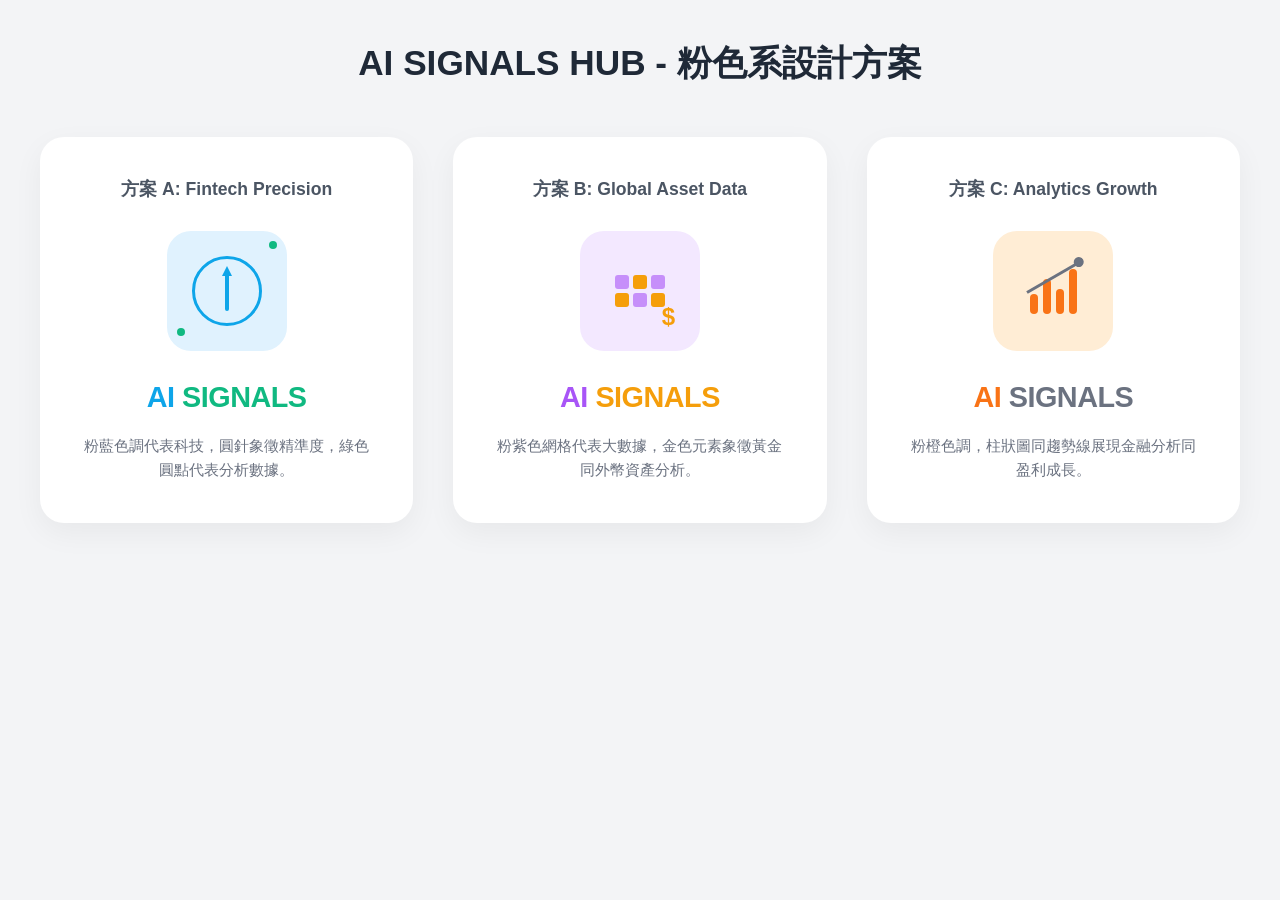
==== logo-pastel-showcase.html @ 362d1ada "Add pastel logo showcase HTML file This file contains a showcase of pastel-themed logo designs for A" ====
<!DOCTYPE html>
<html lang="en">
<head>
    <meta charset="UTF-8">
    <meta name="viewport" content="width=device-width, initial-scale=1.0">
    <title>AI SIGNALS HUB - Pastel Logo Showcase</title>
    <style>
        * {
            margin: 0;
            padding: 0;
            box-sizing: border-box;
        }

        body {
            font-family: -apple-system, BlinkMacSystemFont, 'Segoe UI', Arial, sans-serif;
            background: #F3F4F6;
            min-height: 100vh;
            padding: 40px 20px;
        }

        .container {
            max-width: 1200px;
            margin: 0 auto;
        }

        h1 {
            text-align: center;
            color: #1F2937;
            font-size: 2.2em;
            margin-bottom: 50px;
        }

        .logo-grid {
            display: grid;
            grid-template-columns: repeat(auto-fit, minmax(350px, 1fr));
            gap: 40px;
        }

        .logo-card {
            background: white;
            border-radius: 24px;
            padding: 40px;
            box-shadow: 0 10px 30px rgba(0,0,0,0.05);
            display: flex;
            flex-direction: column;
            align-items: center;
        }

        .logo-title {
            color: #4B5563;
            font-size: 1.1em;
            margin-bottom: 30px;
            font-weight: 600;
        }

        /* Common styles for all icons */
        .icon-box {
            width: 120px;
            height: 120px;
            border-radius: 24px;
            display: flex;
            align-items: center;
            justify-content: center;
            margin-bottom: 30px;
            position: relative;
            overflow: hidden;
        }

        .logo-text {
            font-size: 1.8em;
            font-weight: 800;
            letter-spacing: -0.5px;
        }

        /* DESIGN 1: Fintech & Precision (Pastel Blue/Mint) */
        .design-1-box {
            background: #E0F2FE; /* Pastel Blue */
        }

        .d1-compass {
            width: 70px;
            height: 70px;
            border: 3px solid #0EA5E9;
            border-radius: 50%;
            position: relative;
            display: flex;
            align-items: center;
            justify-content: center;
        }

        .d1-needle {
            width: 4px;
            height: 40px;
            background: #0EA5E9;
            border-radius: 2px;
            position: relative;
        }

        .d1-needle::before {
            content: '';
            position: absolute;
            top: -5px;
            left: -3px;
            border-left: 5px solid transparent;
            border-right: 5px solid transparent;
            border-bottom: 10px solid #0EA5E9;
        }

        .d1-data-dot {
            position: absolute;
            width: 8px;
            height: 8px;
            background: #10B981; /* Mint/Green */
            border-radius: 50%;
        }

        .dot-1 { top: 10px; right: 10px; }
        .dot-2 { bottom: 15px; left: 10px; }

        .text-1 .ai { color: #0EA5E9; }
        .text-1 .signals { color: #10B981; }

        /* DESIGN 2: Big Data & Gold/Forex (Pastel Purple/Gold) */
        .design-2-box {
            background: #F3E8FF; /* Pastel Purple */
        }

        .d2-grid {
            display: grid;
            grid-template-columns: repeat(3, 1fr);
            gap: 4px;
            padding: 15px;
        }

        .d2-block {
            width: 14px;
            height: 14px;
            border-radius: 3px;
            background: #A855F7; /* Purple */
            opacity: 0.6;
        }

        .d2-block.gold {
            background: #F59E0B; /* Gold/Orange */
            opacity: 1;
        }

        .d2-currency {
            position: absolute;
            font-weight: 900;
            color: #F59E0B;
            font-size: 24px;
            bottom: 20px;
            right: 25px;
        }

        .text-2 .ai { color: #A855F7; }
        .text-2 .signals { color: #F59E0B; }

        /* DESIGN 3: Analytics & Growth (Pastel Orange/Gray) */
        .design-3-box {
            background: #FFEDD5; /* Pastel Orange */
        }

        .d3-chart {
            display: flex;
            align-items: flex-end;
            gap: 5px;
        }

        .d3-bar {
            width: 8px;
            border-radius: 4px;
            background: #F97316;
        }

        .d3-line {
            position: absolute;
            width: 60px;
            height: 3px;
            background: #6B7280; /* Gray */
            transform: rotate(-30deg);
            top: 45px;
        }

        .d3-line::after {
            content: '';
            position: absolute;
            right: -5px;
            top: -4px;
            width: 10px;
            height: 10px;
            background: #6B7280;
            border-radius: 50%;
        }

        .text-3 .ai { color: #F97316; }
        .text-3 .signals { color: #6B7280; }

        .desc {
            color: #6B7280;
            font-size: 0.95em;
            text-align: center;
            line-height: 1.6;
            margin-top: 20px;
        }
    </style>
</head>
<body>
    <div class="container">
        <h1>AI SIGNALS HUB - 粉色系設計方案</h1>
        
        <div class="logo-grid">
            <!-- Design 1: Fintech Precision -->
            <div class="logo-card">
                <div class="logo-title">方案 A: Fintech Precision</div>
                <div class="icon-box design-1-box">
                    <div class="d1-compass">
                        <div class="d1-needle"></div>
                    </div>
                    <div class="d1-data-dot dot-1"></div>
                    <div class="d1-data-dot dot-2"></div>
                </div>
                <div class="logo-text text-1">
                    <span class="ai">AI</span> <span class="signals">SIGNALS</span>
                </div>
                <p class="desc">
                    粉藍色調代表科技，圓針象徵精準度，綠色圓點代表分析數據。
                </p>
            </div>

            <!-- Design 2: Big Data & Gold -->
            <div class="logo-card">
                <div class="logo-title">方案 B: Global Asset Data</div>
                <div class="icon-box design-2-box">
                    <div class="d2-grid">
                        <div class="d2-block"></div>
                        <div class="d2-block gold"></div>
                        <div class="d2-block"></div>
                        <div class="d2-block gold"></div>
                        <div class="d2-block"></div>
                        <div class="d2-block gold"></div>
                    </div>
                    <div class="d2-currency">$</div>
                </div>
                <div class="logo-text text-2">
                    <span class="ai">AI</span> <span class="signals">SIGNALS</span>
                </div>
                <p class="desc">
                    粉紫色網格代表大數據，金色元素象徵黃金同外幣資產分析。
                </p>
            </div>

            <!-- Design 3: Analytics Growth -->
            <div class="logo-card">
                <div class="logo-title">方案 C: Analytics Growth</div>
                <div class="icon-box design-3-box">
                    <div class="d3-chart">
                        <div class="d3-bar" style="height: 20px;"></div>
                        <div class="d3-bar" style="height: 35px;"></div>
                        <div class="d3-bar" style="height: 25px;"></div>
                        <div class="d3-bar" style="height: 45px;"></div>
                    </div>
                    <div class="d3-line"></div>
                </div>
                <div class="logo-text text-3">
                    <span class="ai">AI</span> <span class="signals">SIGNALS</span>
                </div>
                <p class="desc">
                    粉橙色調，柱狀圖同趨勢線展現金融分析同盈利成長。
                </p>
            </div>
        </div>
    </div>
</body>
</html>
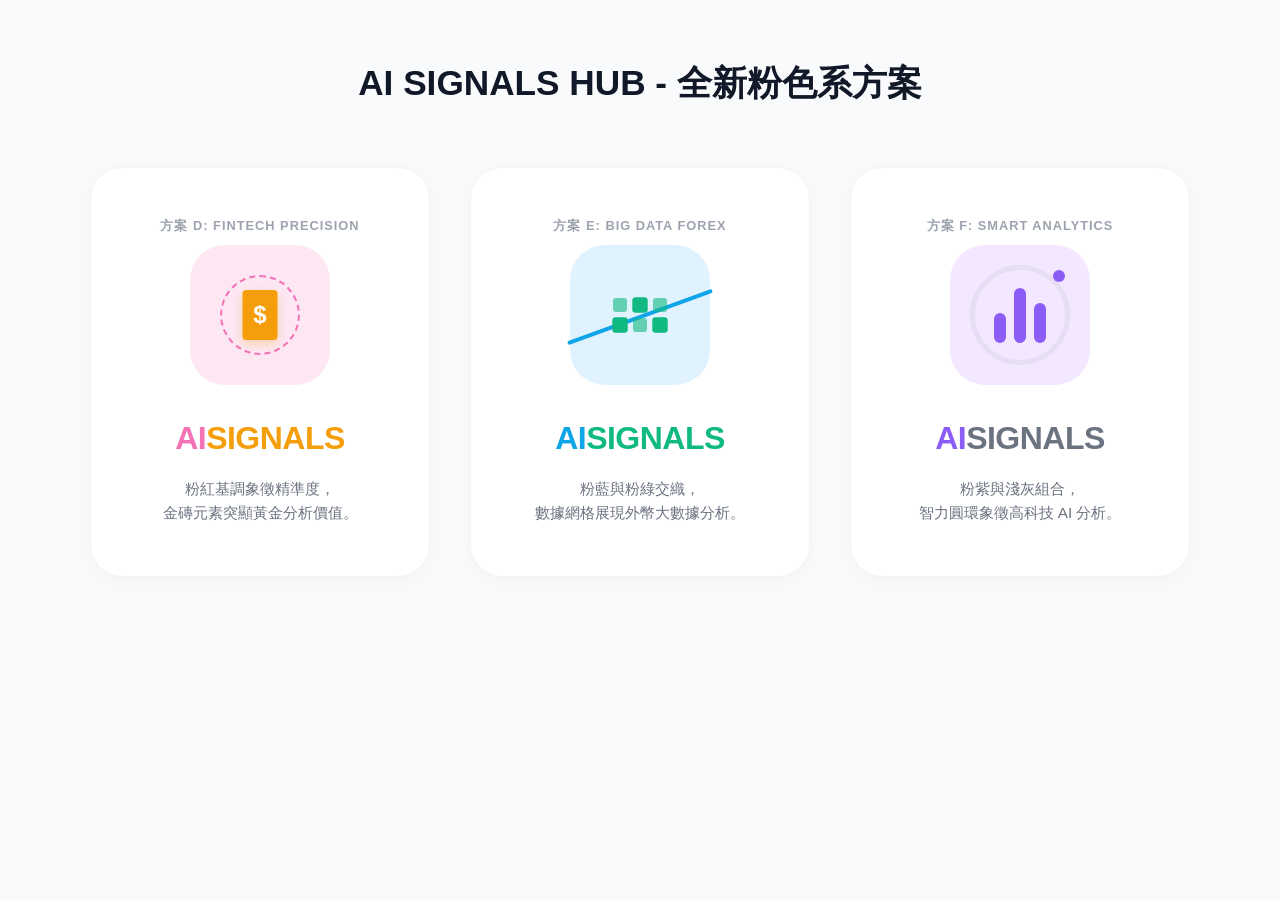
==== commit 7ce961d2: "Revise logo showcase for new pastel design version Updated the title and descriptions for the logo s" ====
--- a/logo-pastel-showcase.html
+++ b/logo-pastel-showcase.html
@@ -3,272 +3,149 @@
 <head>
     <meta charset="UTF-8">
     <meta name="viewport" content="width=device-width, initial-scale=1.0">
-    <title>AI SIGNALS HUB - Pastel Logo Showcase</title>
+    <title>AI SIGNALS HUB - Pastel Logo Showcase V2</title>
     <style>
-        * {
-            margin: 0;
-            padding: 0;
-            box-sizing: border-box;
-        }
-
+        * { margin: 0; padding: 0; box-sizing: border-box; }
         body {
             font-family: -apple-system, BlinkMacSystemFont, 'Segoe UI', Arial, sans-serif;
-            background: #F3F4F6;
+            background: #F9FAFB;
             min-height: 100vh;
-            padding: 40px 20px;
+            padding: 60px 20px;
+            color: #374151;
         }
-
-        .container {
-            max-width: 1200px;
-            margin: 0 auto;
-        }
-
-        h1 {
-            text-align: center;
-            color: #1F2937;
-            font-size: 2.2em;
-            margin-bottom: 50px;
-        }
-
+        .container { max-width: 1100px; margin: 0 auto; }
+        h1 { text-align: center; font-size: 2.2em; margin-bottom: 60px; font-weight: 800; color: #111827; }
+        
         .logo-grid {
             display: grid;
-            grid-template-columns: repeat(auto-fit, minmax(350px, 1fr));
+            grid-template-columns: repeat(auto-fit, minmax(320px, 1fr));
             gap: 40px;
         }
-
+        
         .logo-card {
             background: white;
-            border-radius: 24px;
-            padding: 40px;
-            box-shadow: 0 10px 30px rgba(0,0,0,0.05);
+            border-radius: 32px;
+            padding: 50px 30px;
+            box-shadow: 0 4px 20px rgba(0,0,0,0.03);
             display: flex;
             flex-direction: column;
             align-items: center;
+            border: 1px solid #F3F4F6;
         }
 
-        .logo-title {
-            color: #4B5563;
-            font-size: 1.1em;
-            margin-bottom: 30px;
-            font-weight: 600;
-        }
-
-        /* Common styles for all icons */
-        .icon-box {
-            width: 120px;
-            height: 120px;
-            border-radius: 24px;
+        .icon-wrapper {
+            width: 140px;
+            height: 140px;
+            border-radius: 35px;
             display: flex;
             align-items: center;
             justify-content: center;
-            margin-bottom: 30px;
-            position: relative;
-            overflow: hidden;
-        }
-
-        .logo-text {
-            font-size: 1.8em;
-            font-weight: 800;
-            letter-spacing: -0.5px;
-        }
-
-        /* DESIGN 1: Fintech & Precision (Pastel Blue/Mint) */
-        .design-1-box {
-            background: #E0F2FE; /* Pastel Blue */
-        }
-
-        .d1-compass {
-            width: 70px;
-            height: 70px;
-            border: 3px solid #0EA5E9;
-            border-radius: 50%;
-            position: relative;
-            display: flex;
-            align-items: center;
-            justify-content: center;
-        }
-
-        .d1-needle {
-            width: 4px;
-            height: 40px;
-            background: #0EA5E9;
-            border-radius: 2px;
+            margin-bottom: 35px;
             position: relative;
         }
 
-        .d1-needle::before {
-            content: '';
-            position: absolute;
-            top: -5px;
-            left: -3px;
-            border-left: 5px solid transparent;
-            border-right: 5px solid transparent;
-            border-bottom: 10px solid #0EA5E9;
+        .logo-text { font-size: 2em; font-weight: 900; letter-spacing: -0.5px; }
+
+        /* DESIGN D: Fintech & Gold (Pastel Pink) */
+        .bg-pink { background: #FCE7F3; } /* 粉紅底 */
+        .d-icon { position: relative; width: 80px; height: 80px; }
+        .d-crosshair {
+            position: absolute; width: 100%; height: 100%;
+            border: 2px dashed #F472B6; border-radius: 50%;
         }
+        .d-gold {
+            position: absolute; top: 50%; left: 50%; transform: translate(-50%, -50%);
+            width: 35px; height: 50px; background: #F59E0B; border-radius: 4px;
+            display: flex; align-items: center; justify-content: center;
+            color: white; font-weight: bold; font-size: 24px;
+            box-shadow: 0 4px 10px rgba(245, 158, 11, 0.3);
+        }
+        .text-d .ai { color: #F472B6; }
+        .text-d .signals { color: #F59E0B; }
 
-        .d1-data-dot {
-            position: absolute;
-            width: 8px;
-            height: 8px;
-            background: #10B981; /* Mint/Green */
-            border-radius: 50%;
+        /* DESIGN E: Big Data Forex (Pastel Blue/Mint) */
+        .bg-blue { background: #E0F2FE; } /* 粉藍底 */
+        .e-grid { display: grid; grid-template-columns: repeat(3, 1fr); gap: 6px; }
+        .e-dot { width: 14px; height: 14px; background: #10B981; border-radius: 3px; opacity: 0.6; }
+        .e-dot.active { opacity: 1; transform: scale(1.1); }
+        .e-wave {
+            position: absolute; width: 110%; height: 4px; background: #0EA5E9;
+            top: 50%; left: -5%; transform: rotate(-20deg); border-radius: 2px;
         }
+        .text-e .ai { color: #0EA5E9; }
+        .text-e .signals { color: #10B981; }
 
-        .dot-1 { top: 10px; right: 10px; }
-        .dot-2 { bottom: 15px; left: 10px; }
+        /* DESIGN F: Smart Analytics (Pastel Purple/Gray) */
+        .bg-purple { background: #F3E8FF; } /* 粉紫底 */
+        .f-chart { display: flex; align-items: flex-end; gap: 8px; z-index: 2; }
+        .f-bar { width: 12px; background: #8B5CF6; border-radius: 6px; }
+        .f-ring {
+            position: absolute; width: 100px; height: 100px;
+            border: 5px solid #9CA3AF; border-radius: 50%; opacity: 0.15;
+        }
+        .f-ai-eye {
+            position: absolute; top: 25px; right: 25px; width: 12px; height: 12px;
+            background: #8B5CF6; border-radius: 50%;
+        }
+        .text-f .ai { color: #8B5CF6; }
+        .text-f .signals { color: #6B7280; }
 
-        .text-1 .ai { color: #0EA5E9; }
-        .text-1 .signals { color: #10B981; }
-
-        /* DESIGN 2: Big Data & Gold/Forex (Pastel Purple/Gold) */
-        .design-2-box {
-            background: #F3E8FF; /* Pastel Purple */
-        }
-
-        .d2-grid {
-            display: grid;
-            grid-template-columns: repeat(3, 1fr);
-            gap: 4px;
-            padding: 15px;
-        }
-
-        .d2-block {
-            width: 14px;
-            height: 14px;
-            border-radius: 3px;
-            background: #A855F7; /* Purple */
-            opacity: 0.6;
-        }
-
-        .d2-block.gold {
-            background: #F59E0B; /* Gold/Orange */
-            opacity: 1;
-        }
-
-        .d2-currency {
-            position: absolute;
-            font-weight: 900;
-            color: #F59E0B;
-            font-size: 24px;
-            bottom: 20px;
-            right: 25px;
-        }
-
-        .text-2 .ai { color: #A855F7; }
-        .text-2 .signals { color: #F59E0B; }
-
-        /* DESIGN 3: Analytics & Growth (Pastel Orange/Gray) */
-        .design-3-box {
-            background: #FFEDD5; /* Pastel Orange */
-        }
-
-        .d3-chart {
-            display: flex;
-            align-items: flex-end;
-            gap: 5px;
-        }
-
-        .d3-bar {
-            width: 8px;
-            border-radius: 4px;
-            background: #F97316;
-        }
-
-        .d3-line {
-            position: absolute;
-            width: 60px;
-            height: 3px;
-            background: #6B7280; /* Gray */
-            transform: rotate(-30deg);
-            top: 45px;
-        }
-
-        .d3-line::after {
-            content: '';
-            position: absolute;
-            right: -5px;
-            top: -4px;
-            width: 10px;
-            height: 10px;
-            background: #6B7280;
-            border-radius: 50%;
-        }
-
-        .text-3 .ai { color: #F97316; }
-        .text-3 .signals { color: #6B7280; }
-
-        .desc {
-            color: #6B7280;
-            font-size: 0.95em;
-            text-align: center;
-            line-height: 1.6;
-            margin-top: 20px;
-        }
+        .tag { font-size: 0.8em; font-weight: 700; color: #9CA3AF; margin-bottom: 10px; text-transform: uppercase; letter-spacing: 1px; }
+        .desc { font-size: 0.95em; color: #6B7280; text-align: center; margin-top: 20px; line-height: 1.6; }
     </style>
 </head>
 <body>
     <div class="container">
-        <h1>AI SIGNALS HUB - 粉色系設計方案</h1>
+        <h1>AI SIGNALS HUB - 全新粉色系方案</h1>
         
         <div class="logo-grid">
-            <!-- Design 1: Fintech Precision -->
+            <!-- 方案 D -->
             <div class="logo-card">
-                <div class="logo-title">方案 A: Fintech Precision</div>
-                <div class="icon-box design-1-box">
-                    <div class="d1-compass">
-                        <div class="d1-needle"></div>
+                <div class="tag">方案 D: Fintech Precision</div>
+                <div class="icon-wrapper bg-pink">
+                    <div class="d-icon">
+                        <div class="d-crosshair"></div>
+                        <div class="d-gold">$</div>
                     </div>
-                    <div class="d1-data-dot dot-1"></div>
-                    <div class="d1-data-dot dot-2"></div>
                 </div>
-                <div class="logo-text text-1">
-                    <span class="ai">AI</span> <span class="signals">SIGNALS</span>
+                <div class="logo-text text-d">
+                    <span class="ai">AI</span><span class="signals">SIGNALS</span>
                 </div>
-                <p class="desc">
-                    粉藍色調代表科技，圓針象徵精準度，綠色圓點代表分析數據。
-                </p>
+                <p class="desc">粉紅基調象徵精準度，<br>金磚元素突顯黃金分析價值。</p>
             </div>
 
-            <!-- Design 2: Big Data & Gold -->
+            <!-- 方案 E -->
             <div class="logo-card">
-                <div class="logo-title">方案 B: Global Asset Data</div>
-                <div class="icon-box design-2-box">
-                    <div class="d2-grid">
-                        <div class="d2-block"></div>
-                        <div class="d2-block gold"></div>
-                        <div class="d2-block"></div>
-                        <div class="d2-block gold"></div>
-                        <div class="d2-block"></div>
-                        <div class="d2-block gold"></div>
+                <div class="tag">方案 E: Big Data Forex</div>
+                <div class="icon-wrapper bg-blue">
+                    <div class="e-wave"></div>
+                    <div class="e-grid">
+                        <div class="e-dot"></div><div class="e-dot active"></div><div class="e-dot"></div>
+                        <div class="e-dot active"></div><div class="e-dot"></div><div class="e-dot active"></div>
                     </div>
-                    <div class="d2-currency">$</div>
                 </div>
-                <div class="logo-text text-2">
-                    <span class="ai">AI</span> <span class="signals">SIGNALS</span>
+                <div class="logo-text text-e">
+                    <span class="ai">AI</span><span class="signals">SIGNALS</span>
                 </div>
-                <p class="desc">
-                    粉紫色網格代表大數據，金色元素象徵黃金同外幣資產分析。
-                </p>
+                <p class="desc">粉藍與粉綠交織，<br>數據網格展現外幣大數據分析。</p>
             </div>
 
-            <!-- Design 3: Analytics Growth -->
+            <!-- 方案 F -->
             <div class="logo-card">
-                <div class="logo-title">方案 C: Analytics Growth</div>
-                <div class="icon-box design-3-box">
-                    <div class="d3-chart">
-                        <div class="d3-bar" style="height: 20px;"></div>
-                        <div class="d3-bar" style="height: 35px;"></div>
-                        <div class="d3-bar" style="height: 25px;"></div>
-                        <div class="d3-bar" style="height: 45px;"></div>
+                <div class="tag">方案 F: Smart Analytics</div>
+                <div class="icon-wrapper bg-purple">
+                    <div class="f-ring"></div>
+                    <div class="f-ai-eye"></div>
+                    <div class="f-chart">
+                        <div class="f-bar" style="height: 30px;"></div>
+                        <div class="f-bar" style="height: 55px;"></div>
+                        <div class="f-bar" style="height: 40px;"></div>
                     </div>
-                    <div class="d3-line"></div>
                 </div>
-                <div class="logo-text text-3">
-                    <span class="ai">AI</span> <span class="signals">SIGNALS</span>
+                <div class="logo-text text-f">
+                    <span class="ai">AI</span><span class="signals">SIGNALS</span>
                 </div>
-                <p class="desc">
-                    粉橙色調，柱狀圖同趨勢線展現金融分析同盈利成長。
-                </p>
+                <p class="desc">粉紫與淺灰組合，<br>智力圓環象徵高科技 AI 分析。</p>
             </div>
         </div>
     </div>
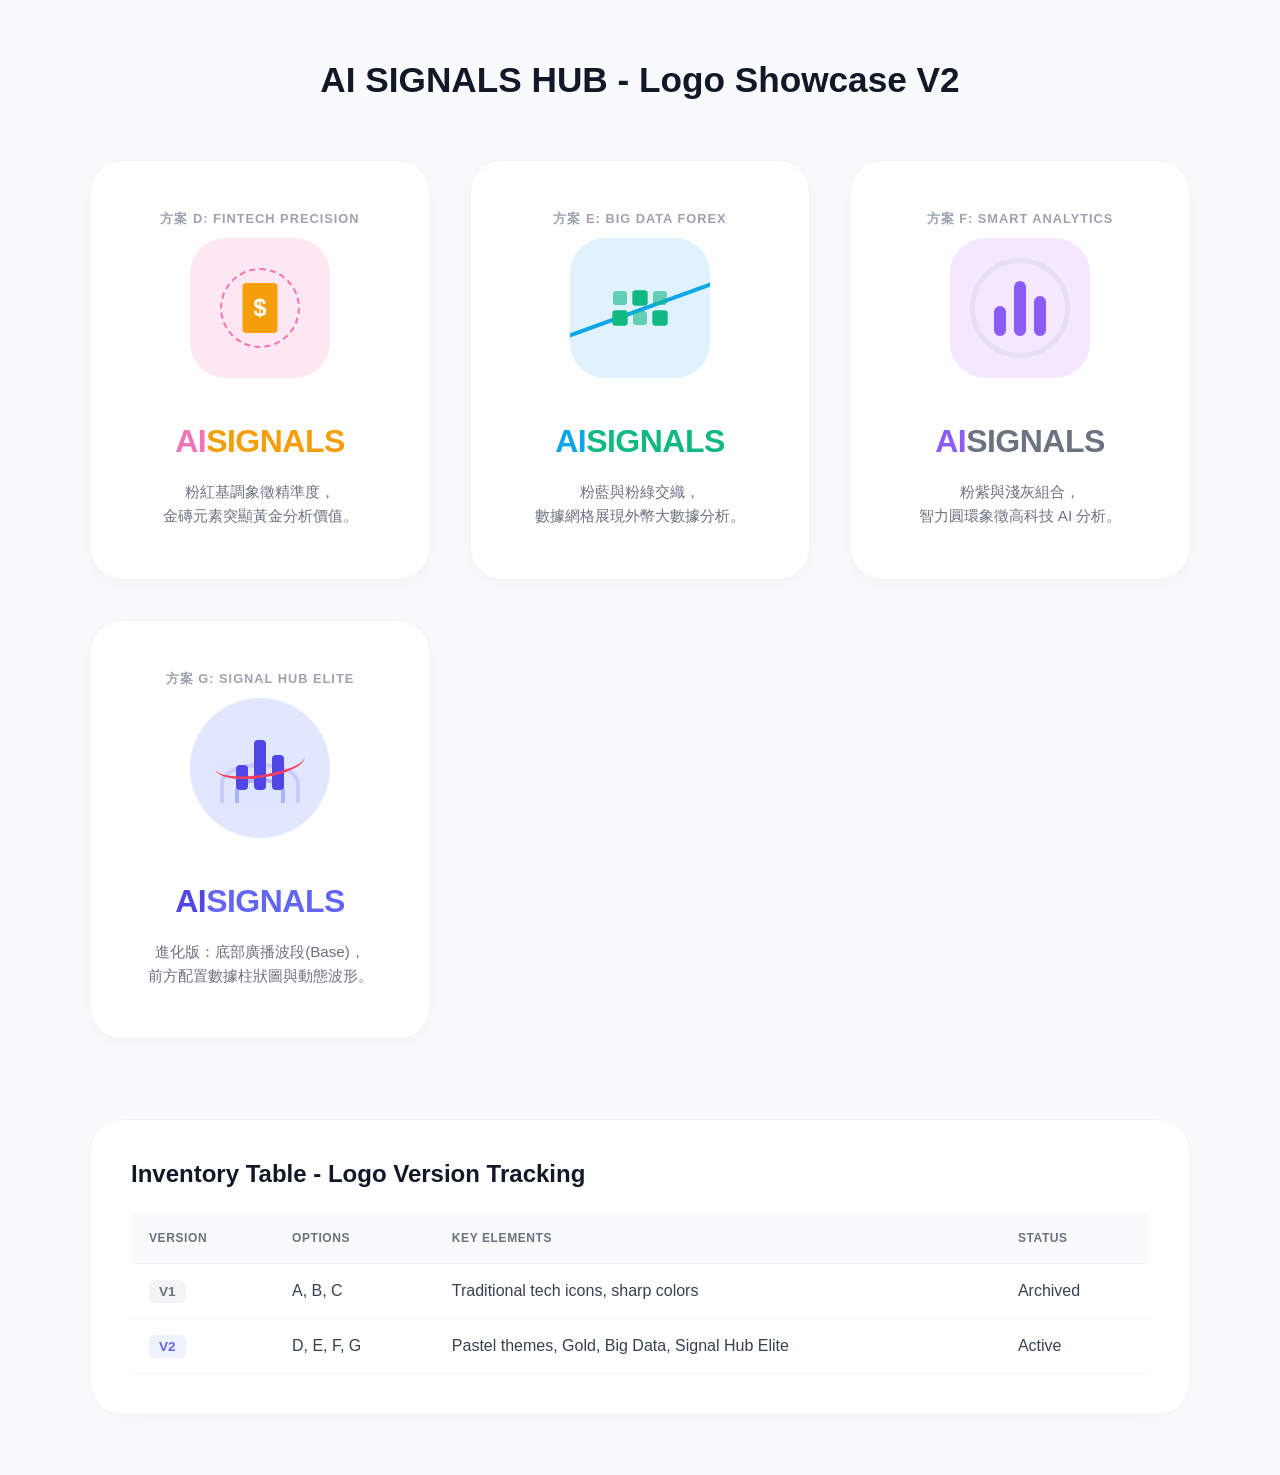
==== commit c3ab0e1a: "Update title and add Signal Hub Elite design" ====
--- a/logo-pastel-showcase.html
+++ b/logo-pastel-showcase.html
@@ -3,7 +3,7 @@
 <head>
     <meta charset="UTF-8">
     <meta name="viewport" content="width=device-width, initial-scale=1.0">
-    <title>AI SIGNALS HUB - Pastel Logo Showcase V2</title>
+    <title>AI SIGNALS HUB - Pastel Logo Showcase V2 (Elite Edition)</title>
     <style>
         * { margin: 0; padding: 0; box-sizing: border-box; }
         body {
@@ -31,7 +31,9 @@
             flex-direction: column;
             align-items: center;
             border: 1px solid #F3F4F6;
-        }
+            transition: transform 0.3s ease;
+        }
+        .logo-card:hover { transform: translateY(-5px); }
 
         .icon-wrapper {
             width: 140px;
@@ -42,61 +44,80 @@
             justify-content: center;
             margin-bottom: 35px;
             position: relative;
-        }
-
-        .logo-text { font-size: 2em; font-weight: 900; letter-spacing: -0.5px; }
-
-        /* DESIGN D: Fintech & Gold (Pastel Pink) */
-        .bg-pink { background: #FCE7F3; } /* 粉紅底 */
+            overflow: hidden;
+        }
+        .logo-text { font-size: 2em; font-weight: 900; letter-spacing: -0.5px; margin-top: 10px; }
+        
+        /* DESIGN D: Fintech Precision */
+        .bg-pink { background: #FCE7F3; }
         .d-icon { position: relative; width: 80px; height: 80px; }
-        .d-crosshair {
-            position: absolute; width: 100%; height: 100%;
-            border: 2px dashed #F472B6; border-radius: 50%;
-        }
+        .d-crosshair { position: absolute; width: 100%; height: 100%; border: 2px dashed #F472B6; border-radius: 50%; }
         .d-gold {
             position: absolute; top: 50%; left: 50%; transform: translate(-50%, -50%);
             width: 35px; height: 50px; background: #F59E0B; border-radius: 4px;
             display: flex; align-items: center; justify-content: center;
             color: white; font-weight: bold; font-size: 24px;
-            box-shadow: 0 4px 10px rgba(245, 158, 11, 0.3);
         }
         .text-d .ai { color: #F472B6; }
         .text-d .signals { color: #F59E0B; }
 
-        /* DESIGN E: Big Data Forex (Pastel Blue/Mint) */
-        .bg-blue { background: #E0F2FE; } /* 粉藍底 */
+        /* DESIGN E: Big Data Forex */
+        .bg-blue { background: #E0F2FE; }
         .e-grid { display: grid; grid-template-columns: repeat(3, 1fr); gap: 6px; }
         .e-dot { width: 14px; height: 14px; background: #10B981; border-radius: 3px; opacity: 0.6; }
         .e-dot.active { opacity: 1; transform: scale(1.1); }
-        .e-wave {
-            position: absolute; width: 110%; height: 4px; background: #0EA5E9;
-            top: 50%; left: -5%; transform: rotate(-20deg); border-radius: 2px;
-        }
+        .e-wave { position: absolute; width: 110%; height: 4px; background: #0EA5E9; top: 50%; left: -5%; transform: rotate(-20deg); }
         .text-e .ai { color: #0EA5E9; }
         .text-e .signals { color: #10B981; }
 
-        /* DESIGN F: Smart Analytics (Pastel Purple/Gray) */
-        .bg-purple { background: #F3E8FF; } /* 粉紫底 */
+        /* DESIGN F: Smart Analytics */
+        .bg-purple { background: #F3E8FF; }
         .f-chart { display: flex; align-items: flex-end; gap: 8px; z-index: 2; }
         .f-bar { width: 12px; background: #8B5CF6; border-radius: 6px; }
-        .f-ring {
-            position: absolute; width: 100px; height: 100px;
-            border: 5px solid #9CA3AF; border-radius: 50%; opacity: 0.15;
-        }
-        .f-ai-eye {
-            position: absolute; top: 25px; right: 25px; width: 12px; height: 12px;
-            background: #8B5CF6; border-radius: 50%;
-        }
+        .f-ring { position: absolute; width: 100px; height: 100px; border: 5px solid #9CA3AF; border-radius: 50%; opacity: 0.15; }
         .text-f .ai { color: #8B5CF6; }
         .text-f .signals { color: #6B7280; }
 
+        /* DESIGN G: Signal Hub Elite (NEW) */
+        .bg-indigo { background: #E0E7FF; }
+        .g-container { position: relative; width: 100px; height: 100px; display: flex; align-items: center; justify-content: center; }
+        .g-signal {
+            position: absolute; bottom: 15px; width: 80px; height: 40px;
+            border: 4px solid #6366F1; border-bottom: none; border-radius: 50% 50% 0 0;
+            opacity: 0.2;
+        }
+        .g-signal-mid {
+            position: absolute; bottom: 15px; width: 50px; height: 25px;
+            border: 4px solid #6366F1; border-bottom: none; border-radius: 50% 50% 0 0;
+            opacity: 0.4;
+        }
+        .g-bars { display: flex; align-items: flex-end; gap: 6px; z-index: 5; margin-bottom: 5px; }
+        .g-bar { width: 12px; background: #4F46E5; border-radius: 4px; }
+        .g-wave {
+            position: absolute; top: 30%; width: 90px; height: 30px;
+            border-bottom: 3px solid #F43F5E; border-radius: 0 0 50% 50%;
+            transform: rotate(-8deg); z-index: 6;
+        }
+        .text-g .ai { color: #4F46E5; font-weight: 900; }
+        .text-g .signals { color: #6366F1; }
+
         .tag { font-size: 0.8em; font-weight: 700; color: #9CA3AF; margin-bottom: 10px; text-transform: uppercase; letter-spacing: 1px; }
         .desc { font-size: 0.95em; color: #6B7280; text-align: center; margin-top: 20px; line-height: 1.6; }
+
+        /* Inventory Table */
+        .inventory-section { margin-top: 80px; padding: 40px; background: white; border-radius: 32px; border: 1px solid #F3F4F6; box-shadow: 0 4px 20px rgba(0,0,0,0.02); }
+        .inventory-section h2 { margin-bottom: 25px; color: #111827; font-size: 1.5em; }
+        table { width: 100%; border-collapse: collapse; margin-top: 10px; }
+        th, td { padding: 18px; text-align: left; border-bottom: 1px solid #F3F4F6; }
+        th { background: #F9FAFB; color: #6B7280; text-transform: uppercase; font-size: 0.75em; letter-spacing: 0.05em; font-weight: 700; }
+        .v-badge { padding: 4px 10px; border-radius: 6px; font-size: 0.85em; font-weight: 600; }
+        .v-v1 { background: #F3F4F6; color: #6B7280; }
+        .v-v2 { background: #EEF2FF; color: #6366F1; }
     </style>
 </head>
 <body>
     <div class="container">
-        <h1>AI SIGNALS HUB - 全新粉色系方案</h1>
+        <h1>AI SIGNALS HUB - Logo Showcase V2</h1>
         
         <div class="logo-grid">
             <!-- 方案 D -->
@@ -135,7 +156,6 @@
                 <div class="tag">方案 F: Smart Analytics</div>
                 <div class="icon-wrapper bg-purple">
                     <div class="f-ring"></div>
-                    <div class="f-ai-eye"></div>
                     <div class="f-chart">
                         <div class="f-bar" style="height: 30px;"></div>
                         <div class="f-bar" style="height: 55px;"></div>
@@ -147,7 +167,57 @@
                 </div>
                 <p class="desc">粉紫與淺灰組合，<br>智力圓環象徵高科技 AI 分析。</p>
             </div>
+
+            <!-- 方案 G: Signal Hub Elite (Refined 方案三) -->
+            <div class="logo-card">
+                <div class="tag">方案 G: Signal Hub Elite</div>
+                <div class="icon-wrapper bg-indigo" style="border-radius: 50%;"> <!-- No square: Circular base -->
+                    <div class="g-container">
+                        <div class="g-signal"></div>
+                        <div class="g-signal-mid"></div>
+                        <div class="g-bars">
+                            <div class="g-bar" style="height: 25px;"></div>
+                            <div class="g-bar" style="height: 50px;"></div>
+                            <div class="g-bar" style="height: 35px;"></div>
+                        </div>
+                        <div class="g-wave"></div>
+                    </div>
+                </div>
+                <div class="logo-text text-g">
+                    <span class="ai">AI</span><span class="signals">SIGNALS</span>
+                </div>
+                <p class="desc">進化版：底部廣播波段(Base)，<br>前方配置數據柱狀圖與動態波形。</p>
+            </div>
         </div>
+
+        <!-- Table Inventory Section -->
+        <section class="inventory-section">
+            <h2>Inventory Table - Logo Version Tracking</h2>
+            <table>
+                <thead>
+                    <tr>
+                        <th>Version</th>
+                        <th>Options</th>
+                        <th>Key Elements</th>
+                        <th>Status</th>
+                    </tr>
+                </thead>
+                <tbody>
+                    <tr>
+                        <td><span class="v-badge v-v1">V1</span></td>
+                        <td>A, B, C</td>
+                        <td>Traditional tech icons, sharp colors</td>
+                        <td>Archived</td>
+                    </tr>
+                    <tr>
+                        <td><span class="v-badge v-v2">V2</span></td>
+                        <td>D, E, F, G</td>
+                        <td>Pastel themes, Gold, Big Data, Signal Hub Elite</td>
+                        <td>Active</td>
+                    </tr>
+                </tbody>
+            </table>
+        </section>
     </div>
 </body>
 </html>
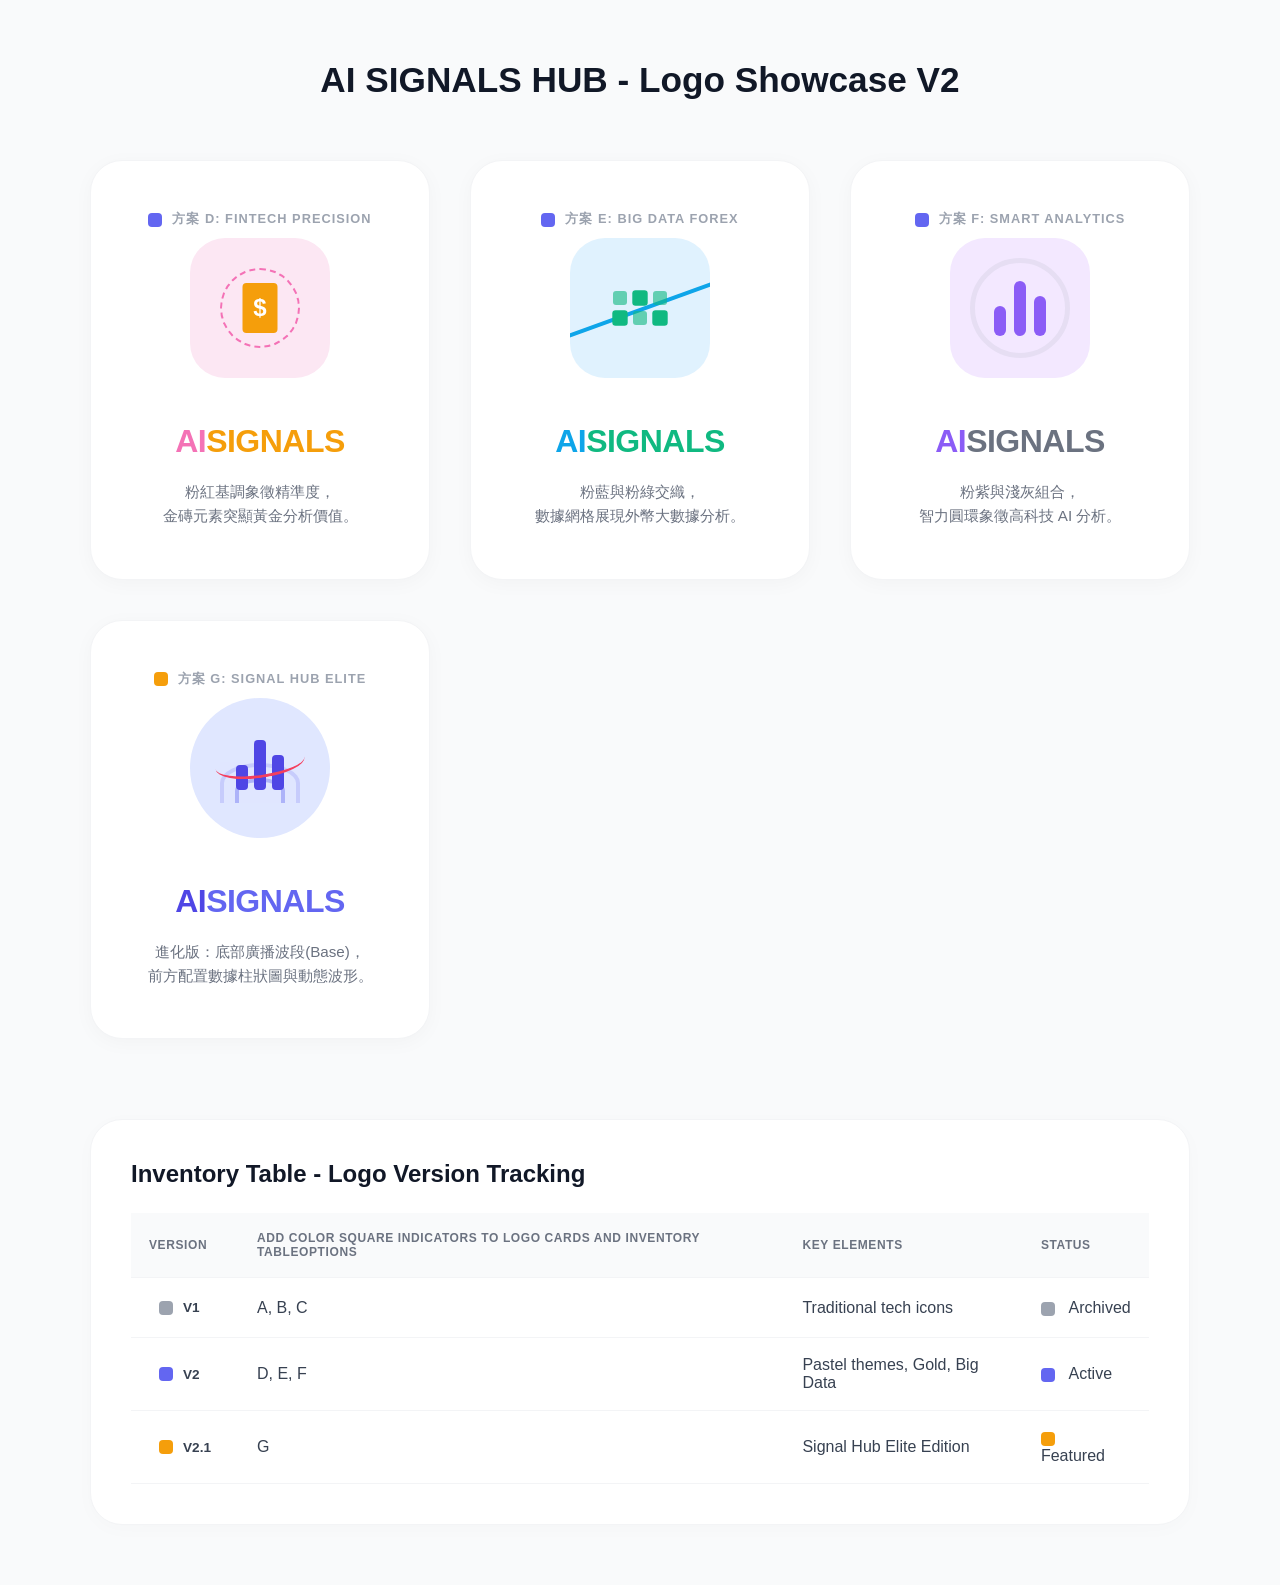
==== commit 0e90f13d: "Enhance logo cards with color square indicators Added color square indicators to logo cards and inve" ====
--- a/logo-pastel-showcase.html
+++ b/logo-pastel-showcase.html
@@ -32,8 +32,22 @@
             align-items: center;
             border: 1px solid #F3F4F6;
             transition: transform 0.3s ease;
+            position: relative;
         }
         .logo-card:hover { transform: translateY(-5px); }
+
+        /* Color Square Indicator */
+        .color-sq {
+            display: inline-block;
+            width: 14px;
+            height: 14px;
+            border-radius: 4px;
+            margin-right: 10px;
+            vertical-align: middle;
+        }
+        .sq-gray { background: #9CA3AF; }
+        .sq-indigo { background: #6366F1; }
+        .sq-gold { background: #F59E0B; }
 
         .icon-wrapper {
             width: 140px;
@@ -78,7 +92,7 @@
         .text-f .ai { color: #8B5CF6; }
         .text-f .signals { color: #6B7280; }
 
-        /* DESIGN G: Signal Hub Elite (NEW) */
+        /* DESIGN G: Signal Hub Elite */
         .bg-indigo { background: #E0E7FF; }
         .g-container { position: relative; width: 100px; height: 100px; display: flex; align-items: center; justify-content: center; }
         .g-signal {
@@ -101,7 +115,7 @@
         .text-g .ai { color: #4F46E5; font-weight: 900; }
         .text-g .signals { color: #6366F1; }
 
-        .tag { font-size: 0.8em; font-weight: 700; color: #9CA3AF; margin-bottom: 10px; text-transform: uppercase; letter-spacing: 1px; }
+        .tag { font-size: 0.8em; font-weight: 700; color: #9CA3AF; margin-bottom: 10px; text-transform: uppercase; letter-spacing: 1px; display: flex; align-items: center; }
         .desc { font-size: 0.95em; color: #6B7280; text-align: center; margin-top: 20px; line-height: 1.6; }
 
         /* Inventory Table */
@@ -110,9 +124,7 @@
         table { width: 100%; border-collapse: collapse; margin-top: 10px; }
         th, td { padding: 18px; text-align: left; border-bottom: 1px solid #F3F4F6; }
         th { background: #F9FAFB; color: #6B7280; text-transform: uppercase; font-size: 0.75em; letter-spacing: 0.05em; font-weight: 700; }
-        .v-badge { padding: 4px 10px; border-radius: 6px; font-size: 0.85em; font-weight: 600; }
-        .v-v1 { background: #F3F4F6; color: #6B7280; }
-        .v-v2 { background: #EEF2FF; color: #6366F1; }
+        .v-badge { padding: 4px 10px; border-radius: 6px; font-size: 0.85em; font-weight: 600; display: flex; align-items: center; }
     </style>
 </head>
 <body>
@@ -122,7 +134,7 @@
         <div class="logo-grid">
             <!-- 方案 D -->
             <div class="logo-card">
-                <div class="tag">方案 D: Fintech Precision</div>
+                <div class="tag"><span class="color-sq sq-indigo"></span>方案 D: Fintech Precision</div>
                 <div class="icon-wrapper bg-pink">
                     <div class="d-icon">
                         <div class="d-crosshair"></div>
@@ -137,7 +149,7 @@
 
             <!-- 方案 E -->
             <div class="logo-card">
-                <div class="tag">方案 E: Big Data Forex</div>
+                <div class="tag"><span class="color-sq sq-indigo"></span>方案 E: Big Data Forex</div>
                 <div class="icon-wrapper bg-blue">
                     <div class="e-wave"></div>
                     <div class="e-grid">
@@ -153,7 +165,7 @@
 
             <!-- 方案 F -->
             <div class="logo-card">
-                <div class="tag">方案 F: Smart Analytics</div>
+                <div class="tag"><span class="color-sq sq-indigo"></span>方案 F: Smart Analytics</div>
                 <div class="icon-wrapper bg-purple">
                     <div class="f-ring"></div>
                     <div class="f-chart">
@@ -168,10 +180,10 @@
                 <p class="desc">粉紫與淺灰組合，<br>智力圓環象徵高科技 AI 分析。</p>
             </div>
 
-            <!-- 方案 G: Signal Hub Elite (Refined 方案三) -->
-            <div class="logo-card">
-                <div class="tag">方案 G: Signal Hub Elite</div>
-                <div class="icon-wrapper bg-indigo" style="border-radius: 50%;"> <!-- No square: Circular base -->
+            <!-- 方案 G -->
+            <div class="logo-card">
+                <div class="tag"><span class="color-sq sq-gold"></span>方案 G: Signal Hub Elite</div>
+                <div class="icon-wrapper bg-indigo" style="border-radius: 50%;">
                     <div class="g-container">
                         <div class="g-signal"></div>
                         <div class="g-signal-mid"></div>
@@ -190,30 +202,35 @@
             </div>
         </div>
 
-        <!-- Table Inventory Section -->
         <section class="inventory-section">
             <h2>Inventory Table - Logo Version Tracking</h2>
             <table>
                 <thead>
                     <tr>
                         <th>Version</th>
-                        <th>Options</th>
+                        <th>Add color square indicators to Logo Cards and Inventory TableOptions</th>
                         <th>Key Elements</th>
                         <th>Status</th>
                     </tr>
                 </thead>
                 <tbody>
                     <tr>
-                        <td><span class="v-badge v-v1">V1</span></td>
+                        <td><span class="v-badge"><span class="color-sq sq-gray"></span> V1</span></td>
                         <td>A, B, C</td>
-                        <td>Traditional tech icons, sharp colors</td>
-                        <td>Archived</td>
-                    </tr>
-                    <tr>
-                        <td><span class="v-badge v-v2">V2</span></td>
-                        <td>D, E, F, G</td>
-                        <td>Pastel themes, Gold, Big Data, Signal Hub Elite</td>
-                        <td>Active</td>
+                        <td>Traditional tech icons</td>
+                        <td><span class="color-sq sq-gray"></span> Archived</td>
+                    </tr>
+                    <tr>
+                        <td><span class="v-badge"><span class="color-sq sq-indigo"></span> V2</span></td>
+                        <td>D, E, F</td>
+                        <td>Pastel themes, Gold, Big Data</td>
+                        <td><span class="color-sq sq-indigo"></span> Active</td>
+                    </tr>
+                    <tr>
+                        <td><span class="v-badge"><span class="color-sq sq-gold"></span> V2.1</span></td>
+                        <td>G</td>
+                        <td>Signal Hub Elite Edition</td>
+                        <td><span class="color-sq sq-gold"></span> Featured</td>
                     </tr>
                 </tbody>
             </table>
